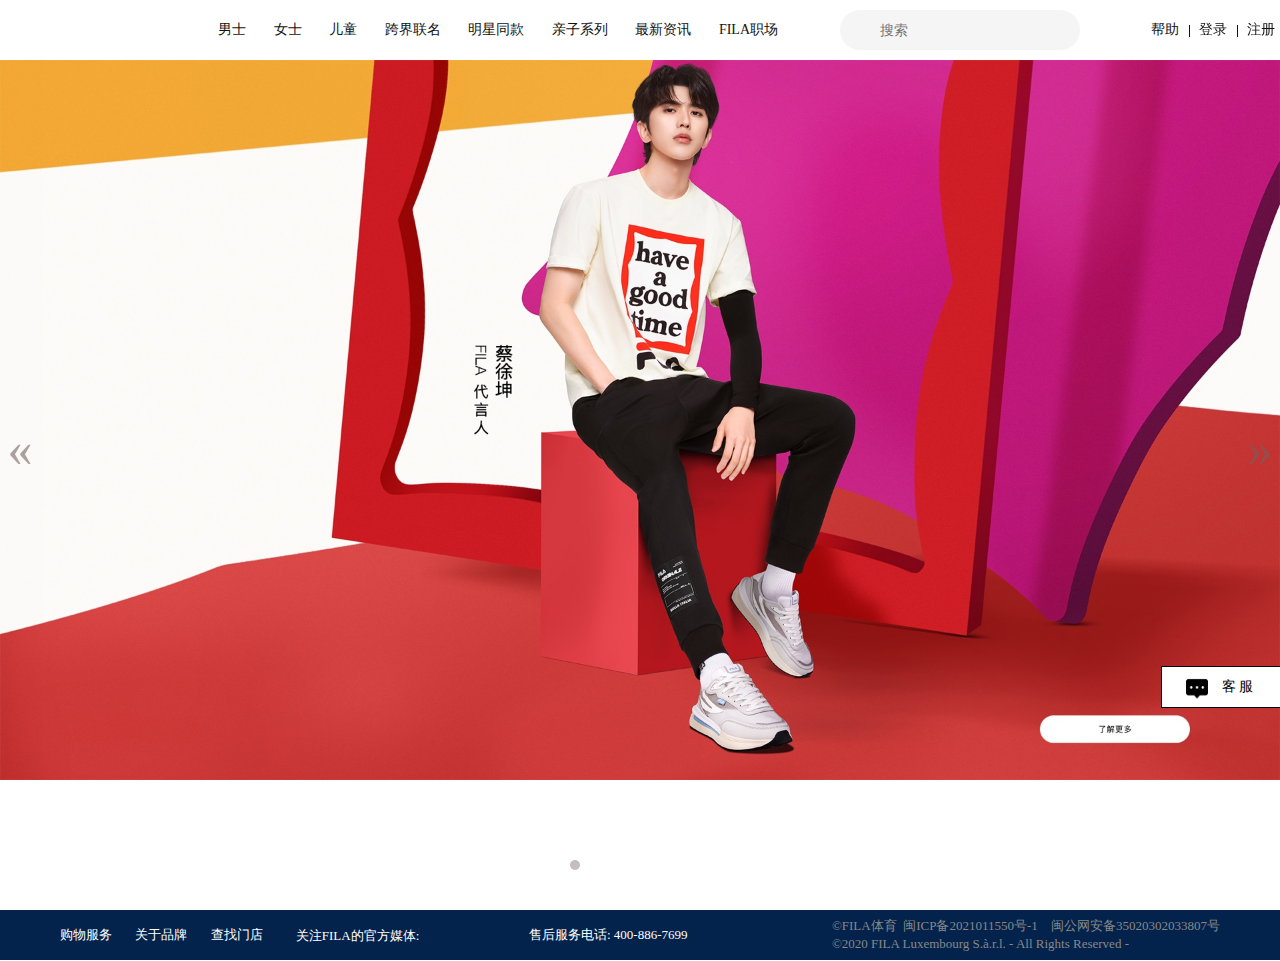
==== FILA/index.html @ fa4b0971 "第一次提交" ====
<!DOCTYPE html>
<html lang="en">

<head>
    <meta charset="UTF-8">
    <meta http-equiv="X-UA-Compatible" content="IE=edge">
    <meta name="viewport" content="width=device-width, initial-scale=1.0">
    <title>FILA | 斐乐官方网站(CN)</title>
    <link rel="icon" type="image/x-icon" href="https://www.fila.cn/favicon.ico">
    <link rel="stylesheet" href="./css/index.css">
</head>

<body>
    <header id="mall_header" class="header">
        <div class="header-mask"></div>
        <div class="header-inner J_header_box opacity">
            <a href="/" class="header-logo"></a>
            <ul class="header-nav cleafix">
                <li class="header-nav-item"><a href="javascript:;" target="_self" title="男士">男士</a>
                    <div class="sub-nav-panel">
                        <div class="sub-nav-list clearfix">
                            <ul class="sub-nav-item">
                                <li class="sub-nav-title"><a href="javascript:;" target="_self">新品发售</a> <i class="sub-nav-title-icon is-new"></i>
                                    <!---->
                                </li>
                                <li><a href="/list/p13" target="_blank">鞋履上新</a></li>
                                <li><a href="/list/p18" target="_blank">服装上新</a></li>
                                <li><a href="/list/p19" target="_blank">潮流新品</a></li>
                            </ul>
                            <ul class="sub-nav-item">
                                <li class="sub-nav-title"><a href="javascript:;" target="_self">热销推荐</a>
                                    <!----><i class="sub-nav-title-icon is-hot"></i></li>
                                <li><a href="/list/p21" target="_blank">服装人气热卖</a></li>
                                <li><a href="/list/p20" target="_blank">鞋履人气热卖</a></li>
                            </ul>
                            <ul class="sub-nav-item">
                                <li class="sub-nav-title"><a href="javascript:;" target="_self">场景选购</a>
                                    <!---->
                                    <!---->
                                </li>
                                <li><a href="/list/k1-j1_j4-d1809" target="_blank">健身</a></li>
                                <li><a href="/list/k1-j1-d1852" target="_blank">高尔夫</a></li>
                                <li><a href="/list/k1-j1-d1914" target="_blank">网球</a></li>
                                <li><a href="/list/k1_k19-j1_j4-d1800" target="_blank">商务</a></li>
                            </ul>
                            <ul class="sub-nav-item">
                                <li class="sub-nav-title"><a href="javascript:;" target="_self">服饰</a>
                                    <!---->
                                    <!---->
                                </li>
                                <li><a href="/list/k1_k19-j1_j4-e2" target="_blank">全部服饰</a></li>
                                <li><a href="/list/k1_k19-j1_j4-f181_f236" target="_blank">T恤/短袖</a></li>
                                <li><a href="/list/k1_k19-j1_j4-f503_f515" target="_blank">POLO衫</a></li>
                                <li><a href="/list/k1_k19-j1_j4-f93_f11" target="_blank">卫衣</a></li>
                                <li><a href="/list/k1_k19-j1_j4-f433_f228_f243_f145_f144" target="_blank">短裤</a></li>
                                <li><a href="/list/k1_k19-j1_j4-f12_f9_f598_f625" target="_blank">长裤</a></li>
                                <li><a href="/list/k1_k19-j1_j4-f278_f555_f550_f19_f594" target="_blank">外套</a></li>
                            </ul>
                            <ul class="sub-nav-item">
                                <li class="sub-nav-title"><a href="javascript:;" target="_self">鞋履</a>
                                    <!---->
                                    <!---->
                                </li>
                                <li><a href="/list/k1_k19-j1-e1" target="_blank">全部鞋履</a></li>
                                <li><a href="/list/k1_k19-j1-f214_f426_f445_f559_f558_f579" target="_blank">复古跑鞋</a></li>
                                <li><a href="/list/k1_k19-j1-f271_f583_f561" target="_blank">篮球鞋</a></li>
                                <li><a href="/list/k1_k19-j1-f427_f439_f613_f565_f560_607" target="_blank">休闲板鞋</a></li>
                                <li><a href="/list/k1_k19-j1-f339_f224_f608" target="_blank">健身鞋</a></li>
                                <li><a href="/list/k1_k19-j1-f187" target="_blank">跑步鞋</a></li>
                                <li><a href="/list/k1_k19-j1-f599_f618_f614_f630" target="_blank">凉鞋</a></li>
                            </ul>
                            <ul class="sub-nav-item">
                                <li class="sub-nav-title"><a href="javascript:;" target="_self">配件</a>
                                    <!---->
                                    <!---->
                                </li>
                                <li><a href="/list/k1_k19-j1_j4-e3" target="_blank">全部配件</a></li>
                                <li><a href="/list/k1_k19-j1_j4-e3-f540_f374_f368_f48_f246" target="_blank">帽饰</a></li>
                                <li><a href="/list/k1_k19-j1_j4-e3-f29_f171_f254_f256_f258_f375_f504" target="_blank">包类</a></li>
                                <li><a href="/list/k1_k19-j1_j4-e3-f52_f245_f326_f263_f367_f272_f259" target="_blank">袜装</a></li>
                                <li><a href="/list/k1_k19-j1_j4-e3-f221_f170" target="_blank">其他</a></li>
                            </ul>
                        </div>
                    </div>
                </li>
                <li class="header-nav-item"><a href="javascript:;" target="_self" title="女士">女士</a>
                    <div class="sub-nav-panel">
                        <div class="sub-nav-list clearfix">
                            <ul class="sub-nav-item">
                                <li class="sub-nav-title"><a href="javascript:;" target="_self">新品发售</a> <i class="sub-nav-title-icon is-new"></i>
                                    <!---->
                                </li>
                                <li><a href="/list/p22" target="_blank">鞋履上新</a></li>
                                <li><a href="/list/p23" target="_blank">服饰上新</a></li>
                                <li><a href="/list/p24" target="_blank">潮流新品</a></li>
                            </ul>
                            <ul class="sub-nav-item">
                                <li class="sub-nav-title"><a href="javascript:;" target="_self">热销推荐</a>
                                    <!----><i class="sub-nav-title-icon is-hot"></i></li>
                                <li><a href="/list/p25" target="_blank">服装人气热卖</a></li>
                                <li><a href="/list/p27" target="_blank">鞋履人气热卖</a></li>
                            </ul>
                            <ul class="sub-nav-item">
                                <li class="sub-nav-title"><a href="javascript:;" target="_self">场景选购</a>
                                    <!---->
                                    <!---->
                                </li>
                                <li><a href="/list/k1-j2_j4-d1809" target="_blank">健身</a></li>
                                <li><a href="/list/k1-j2-d1852" target="_blank">高尔夫</a></li>
                                <li><a href="/list/k1-j2_j4-d1914" target="_blank">网球</a></li>
                                <li><a href="/list/k1-j2_j4-d1800" target="_blank">商务</a></li>
                                <li><a href="/list/k1-j2_j4-d1808" target="_blank">瑜伽</a></li>
                            </ul>
                            <ul class="sub-nav-item">
                                <li class="sub-nav-title"><a href="javascript:;" target="_self">服饰</a>
                                    <!---->
                                    <!---->
                                </li>
                                <li><a href="/list/k1_k19-j2_j4-e2" target="_blank">全部服饰</a></li>
                                <li><a href="/list/k1_k19-j2_j4-f236_f181_f601" target="_blank">T恤/短袖</a></li>
                                <li><a href="/list/k1_k19-j2_j4-f515_f503_f587" target="_blank">POLO衫</a></li>
                                <li><a href="/list/k1_k19-j2_j4-f93_f11" target="_blank">卫衣</a></li>
                                <li><a href="/list/k1_k19-j2-f556_f190_f448_f522_f582_f147_f578_f584_f549_f602_f605_f576_f611_f623" target="_blank">裙装</a></li>
                                <li><a href="/list/k1_k19-j2_j4-f433_f12_f9_f228_f243_f145_f144" target="_blank">裤装</a></li>
                                <li><a href="/list/k1_k19-j2_j4-f278_f555_f550_f19_f594" target="_blank">外套</a></li>
                            </ul>
                            <ul class="sub-nav-item">
                                <li class="sub-nav-title"><a href="javascript:;" target="_self">鞋履</a>
                                    <!---->
                                    <!---->
                                </li>
                                <li><a href="/list/k1_k19-j2-e1" target="_blank">全部鞋履</a></li>
                                <li><a href="/list/k1_k19-j2-f214_f426_f445" target="_blank">复古跑鞋</a></li>
                                <li><a href="/list/k1_k19-j2-f271" target="_blank">篮球鞋</a></li>
                                <li><a href="/list/k1_k19-j2-f427_f439" target="_blank">休闲板鞋</a></li>
                                <li><a href="/list/k1_k19-j2-f339" target="_blank">健身鞋</a></li>
                                <li><a href="/list/k1_k19-j2-f187" target="_blank">跑步鞋</a></li>
                                <li><a href="/list/k1_k19-j2-f599_f618_f614_f630" target="_blank">凉鞋</a></li>
                            </ul>
                            <ul class="sub-nav-item">
                                <li class="sub-nav-title"><a href="javascript:;" target="_self">配件</a>
                                    <!---->
                                    <!---->
                                </li>
                                <li><a href="/list/k1_k19-j2_j4-e3" target="_blank">全部配件</a></li>
                                <li><a href="/list/k1_k19-j2_j4-e3-f540_f374_f368_f48_f246" target="_blank">帽饰</a></li>
                                <li><a href="/list/k1_k19-j2_j4-e3-f29_f171_f254_f256_f258_f375_f504" target="_blank">包类</a></li>
                                <li><a href="/list/k1_k19-j2_j4-e3-f52_f245_f326_f263_f367_f272_f259" target="_blank">袜装</a></li>
                                <li><a href="/list/k1_k19-j2_j4-e3-f16__f267_f541" target="_blank">其他</a></li>
                            </ul>
                        </div>
                    </div>
                </li>
                <li class="header-nav-item"><a href="javascript:;" target="_self" title="儿童">儿童</a>
                    <div class="sub-nav-panel">
                        <div class="sub-nav-list clearfix">
                            <ul class="sub-nav-item">
                                <li class="sub-nav-title"><a href="javascript:;" target="_self">新品发售</a> <i class="sub-nav-title-icon is-new"></i>
                                    <!---->
                                </li>
                                <li><a href="/list/p29" target="_blank">鞋履上新</a></li>
                                <li><a href="/list/p32" target="_blank">服饰上新</a></li>
                            </ul>
                            <ul class="sub-nav-item">
                                <li class="sub-nav-title"><a href="javascript:;" target="_self">热销推荐</a>
                                    <!----><i class="sub-nav-title-icon is-hot"></i></li>
                                <li><a href="/list/p41" target="_blank">服装人气热卖</a></li>
                                <li><a href="/list/p42" target="_blank">鞋履人气热卖</a></li>
                            </ul>
                            <ul class="sub-nav-item">
                                <li class="sub-nav-title"><a href="javascript:;" target="_self">场景选购</a>
                                    <!---->
                                    <!---->
                                </li>
                                <li><a href="/list/k20-e2?k=篮球" target="_blank">篮球</a></li>
                                <li><a href="/list/k20-e2?k=高尔夫" target="_blank">高尔夫</a></li>
                                <li><a href="/list/k20-e2?k=网球" target="_blank">网球</a></li>
                                <li><a href="/list/k20-e2?k=跑步" target="_blank">跑步</a></li>
                            </ul>
                            <ul class="sub-nav-item">
                                <li class="sub-nav-title"><a href="javascript:;" target="_self">服饰</a>
                                    <!---->
                                    <!---->
                                </li>
                                <li><a href="/list/k20-e2" target="_blank">全部服饰</a></li>
                                <li><a href="/list/k20-y8-e2" target="_blank">小童服</a></li>
                                <li><a href="/list/k20-y3-e2" target="_blank">中大童服</a></li>
                                <li><a href="/list/k20-f273_f189" target="_blank">T恤/短袖</a></li>
                                <li><a href="/list/k20-f448_f355_f544_f498_f595_f606_f617_f616_f602_f605_f634_f633" target="_blank">裙装</a></li>
                                <li><a href="/list/k20-f132_f221_f519_f9_f05_f243_f12_f355_f508_f148_f148_f228_f616_f371_f633_f144" target="_blank">裤装</a></li>
                                <li><a href="/list/k20-f90_f185_f275" target="_blank">外套</a></li>
                                <li><a href="/list/k20-f11_f93" target="_blank">毛衣/卫衣</a></li>
                            </ul>
                            <ul class="sub-nav-item">
                                <li class="sub-nav-title"><a href="javascript:;" target="_self">鞋履</a>
                                    <!---->
                                    <!---->
                                </li>
                                <li><a href="/list/k20-e1" target="_blank">全部鞋履</a></li>
                                <li><a href="/list/k20-y8-e1" target="_blank">小童鞋</a></li>
                                <li><a href="/list/k20-y3-e1" target="_blank">中大童鞋</a></li>
                                <li><a href="/list/k20-f423" target="_blank">复古跑鞋</a></li>
                                <li><a href="/list/k20-f511_f428" target="_blank">复古篮球鞋</a></li>
                                <li><a href="/list/k20-f454_f297_f388_f483_f498_f424" target="_blank">训练鞋</a></li>
                                <li><a href="/list/k20-e1-f599_f618_f614_f630" target="_blank">凉鞋</a></li>
                            </ul>
                            <ul class="sub-nav-item">
                                <li class="sub-nav-title"><a href="javascript:;" target="_self">配件</a>
                                    <!---->
                                    <!---->
                                </li>
                                <li><a href="/list/k20-e3" target="_blank">全部配件</a></li>
                                <li><a href="/list/k20-e3-f540_f374_f368_f48_f246" target="_blank">帽饰</a></li>
                                <li><a href="/list/k20-e3-f235_f29_f499_f256_f479_f480" target="_blank">包类</a></li>
                                <li><a href="/list/k20-e3-f52_f450_f432_f263_f245_f259" target="_blank">袜装</a></li>
                                <li><a href="/list/k20-e3-f221" target="_blank">其他</a></li>
                            </ul>
                        </div>
                    </div>
                </li>
                <li class="header-nav-item"><a href="/list/p1627" target="_blank" title="跨界联名">跨界联名</a>
                    <!---->
                </li>
                <li class="header-nav-item"><a href="/list/p1628" target="_blank" title="明星同款">明星同款</a>
                    <!---->
                </li>
                <li class="header-nav-item"><a href="/subject?id=1541" target="_blank" title="亲子系列">亲子系列</a>
                    <!---->
                </li>
                <li class="header-nav-item"><a href="/page/news" target="_blank" title="最新资讯">最新资讯</a>
                    <!---->
                </li>
                <li class="header-nav-item"><a href="/page/workplace" target="_blank" title="FILA职场">FILA职场</a>
                    <!---->
                </li>
            </ul>
            <div class="header-tool">
                <div class="header-tool-search">
                    <div class="search-input"><input id="key" type="text" autocomplete="off" placeholder="搜索"></div> <i class="icon icon-close"></i>
                    <div class="search-hot-panel">
                        <div class="search-hot-list">
                            <h6>热门搜索词</h6> <a href="javascript:;">猫爪鞋</a><a href="javascript:;">老爹鞋</a><a href="javascript:;">梵高</a><a href="javascript:;">have a good time</a></div>
                    </div>
                </div> <a href="/trade/cart" target="_blank" class="header-tool-cart"><i class="icon icon-cart"></i> <span id="cart-count" class="cart-count hide"></span></a>
                <ul class="header-tool-user clearfix">
                    <li class="user-help"><a href="/cms/help?id=20" target="_blank" title="帮助">帮助</a></li>
                    <li class="user-login"><a href="/fila/passport/login" target="_blank" title="登录">登录</a></li>
                    <li class="user-register"><a href="/fila/passport/reg" target="_blank" title="注册">注册</a></li>
                </ul>
            </div>
        </div>
    </header>
    <!-- <div class="main-container">
        <div class="img-list">
            <img src="./img/banner1.jpg" alt="" class="loading">
            <img src="./img/banner2.jpg" alt="" class="loading">
            <img src="./img/banner3.jpg" alt="" class="loading">
            <img src="./img/banner4.jpg" alt="" class="loading">
            <img src="./img/banner5.jpg" alt="" class="loading">
        </div>
    </div> -->
    <div id="div1">
        <ul class="img-list">
            <li class="ac">
                <a href="./detail.html" target="_blank"><img src="./img/banner1.jpg" /></a>
            </li>
            <li>
                <a href="./detail.html" target="_blank"><img src="./img/banner2.jpg" /></a>
            </li>
            <li>
                <a href="./detail.html" target="_blank"><img src="./img/banner3.jpg" /></a>
            </li>
            <li>
                <a href="./detail.html" target="_blank"><img src="./img/banner4.jpg" /></a>
            </li>
            <li>
                <a href="./detail.html" target="_blank"><img src="./img/banner5.jpg" /></a>
            </li>
        </ul>
        <ol class="img-icon">
            <li class="ac"></li>
            <li></li>
            <li></li>
            <li></li>
            <li></li>
        </ol>
        <a href="javascript:;" id="goPrev">&laquo;</a>
        <a href="javascript:;" id="goNext">&raquo;</a>
    </div>


    <footer id="mall_footer" class="footer clearfix J_minicart_close">
        <div class="ft-left fl">
            <ul class="link-list">
                <li><a href="/cms/help?id=20" target="_blank">购物服务</a></li>
                <li><a href="/cms/history.html" target="_blank">关于品牌</a></li>
                <li><a href="/cms/shop.html" target="_blank">查找门店</a></li>
            </ul>
            <div class="ft-follow"><span>关注FILA的官方媒体:</span>
                <a href="https://weibo.com/fila2010?refer_flag=1001030101_" target="_blank" class="ft-sina"></a>
                <a class="ft-weixin">
                    <div class="ft-weixin-tip"><img src="https://img01.fila.cn/theme_fl/images/filacn/qr-code.jpg"></div>
                </a>
            </div>
            <div class="ft-service"><span>售后服务电话: 400-886-7699</span></div>
            <div class="ft-service"></div>
        </div>
        <div class="ft-right fr" style="line-height: 18px; margin-top: 7px;"><span>©FILA体育&nbsp;
        <a target="_blank" href="https://beian.miit.gov.cn/" style="color: rgb(136, 136, 136);">闽ICP备2021011550号-1</a> <a target="_blank" href="http://www.beian.gov.cn/portal/registerSystemInfo?recordcode=35020302033807" style="color: rgb(136, 136, 136); margin-left: 10px;">闽公网安备35020302033807号</a></span>            <span>©2020 FILA Luxembourg S.à.r.l. - All Rights Reserved -</span></div>
    </footer>
    <div class="web-cover">
        <a class="cover-kefu" href="" title="在线客服">客服</a>
    </div>
    <script src="./js/index.js"></script>
</body>

</html>
---- FILA/css/index.css ----
@charset "utf-8";
body {
    font-weight: 400;
}

body img {
    width: 100%;
}

* {
    margin: 0;
    padding: 0;
}

li {
    list-style: none;
}

a {
    text-decoration: none;
}

img {
    display: block;
}

#div1 {
    margin-top: 60px;
    width: 100%;
    height: 850px;
    /* margin: 50px auto; */
    overflow: hidden;
    position: relative;
}

#div1 .img-list li {
    /* height: 800px; */
    opacity: 0;
    position: absolute;
    left: 0;
    top: 0;
    z-index: 0;
    transition: opacity 1.5s;
}

#div1 .img-list li.ac {
    z-index: 5;
    opacity: 1;
}

#div1 .img-icon {
    opacity: 0.7;
    position: absolute;
    right: 50%;
    top: 800px;
    z-index: 6;
}

#div1 .img-icon li {
    width: 10px;
    height: 10px;
    border-radius: 50%;
    background: rgba(255, 255, 255, 0.9);
    margin-left: 5px;
    float: left;
    line-height: 20px;
    text-align: center;
    cursor: pointer;
}

#div1 .img-icon li.ac {
    background: rgba(116, 95, 95, 0.586);
}

#div1>a {
    text-decoration: none;
    position: absolute;
    top: 45%;
    margin-top: -10px;
    height: 40px;
    line-height: 32px;
    text-align: center;
    width: 40px;
    font-size: 50px;
    vertical-align: middle;
    color: rgba(116, 95, 95, 0.586);
    z-index: 6;
}

#goPrev {
    left: 0;
}

#goNext {
    right: 0;
}

.main-container {
    /* width: 1000px; */
    width: 100%;
    height: 850px;
    position: relative;
    overflow: hidden;
    padding-top: 60px;
    background: #fff;
}

.main-container .img-list {
    display: flex;
    /* width: 100%; */
    height: 100%;
}

.main-container img {
    position: absolute;
    left: 0;
    /* width: 100%; */
}

.main-container ol {
    position: absolute;
    left: 45%;
    bottom: 20px;
    z-index: 6;
}

.main-container ol li {
    width: 20px;
    height: 20px;
    border-radius: 50%;
    background: #fff;
    margin-left: 5px;
    float: left;
    line-height: 20px;
    text-align: center;
    cursor: pointer;
}

.main-container ol li.ac {
    background: rgba(0, 0, 0, 0.407);
    color: #fff;
    font-size: 16px;
}

#goPrev {
    left: 0;
}

#goNext {
    right: 0;
}

.opacity-header-body .main-container {
    padding-top: 0;
}

.page-container {
    width: 100%;
}


/*header*/

.header {
    height: 60px;
    position: fixed;
    width: 100%;
    left: 0;
    top: 0;
    z-index: 999;
    overflow: initial;
    transition: all ease-in-out 0.3s;
    min-width: 1280px;
}

.header[v-clock] {
    display: block;
    visibility: hidden;
}

.header.scroll-up {
    transform: translateY(-60px);
}

.header-mask {
    position: fixed;
    z-index: 990;
    height: 0;
    width: 100%;
    left: 0;
    top: 0;
    background: transparent;
    opacity: 0;
    transition: opacity ease-in 0.2s;
}

.header-mask.active {
    height: 100%;
    opacity: 1;
    -webkit-backdrop-filter: blur(4px);
    backdrop-filter: blur(4px);
    background-color: hsla(0, 0%, 7%, 0.2);
    -webkit-backdrop-filter: blur(4px);
    backdrop-filter: blur(4px);
}

.header-inner {
    height: 60px;
    width: 100%;
    box-sizing: border-box;
    padding: 0 40px;
    font-size: 14px;
    color: #111;
    background: #fff;
    transition: all ease-in 0.2s;
    overflow: initial;
    display: -webkit-box;
    display: -ms-flexbox;
    display: -webkit-flex;
    display: flex;
    -webkit-box-align: center;
    -ms-flex-align: center;
    -webkit-align-items: center;
    align-items: center;
    -webkit-box-pack: center;
    -ms-flex-pack: center;
    -webkit-justify-content: center;
    justify-content: center;
    position: relative;
    z-index: 999;
}

.header-inner a {
    color: #111;
}

.header-logo {
    width: 60px;
    min-width: 60px;
    height: 60px;
    background-image: url(https://img01.fila.cn/theme_fl/images/logo/fila_blue_220321.png);
    background-size: 60px auto;
    background-position: left center;
    background-repeat: no-repeat;
    transition: all ease-in 0.2s;
    flex: 1;
}

.header-nav {
    height: 60px;
    padding: 0 50px;
    white-space: nowrap;
    transition: width ease-in 0.2s, margin ease-in 0.2s;
    flex: 1;
    text-align: center;
}

.header-nav-item {
    display: inline-block;
    vertical-align: middle;
    height: 60px;
    padding: 0 12px;
}

.header-nav-item>a {
    display: block;
    height: 60px;
    line-height: 60px;
    position: relative;
}

.header-nav-item.hover>a::after,
.header-nav-item:hover>a::after {
    content: "";
    position: absolute;
    bottom: 0;
    left: 5%;
    width: 90%;
    height: 2px;
    background: #000;
}

.sub-nav-panel {
    position: absolute;
    height: auto;
    background: #fff;
    background: rgba(255, 255, 255, 0.9);
    overflow-y: auto;
    text-align: center;
    padding: 30px;
    width: 100%;
    left: 0;
    right: 0;
    top: 60px;
    overflow-x: hidden;
    text-align: center;
    box-sizing: border-box;
    max-height: calc(100vh - 100px);
    white-space: nowrap;
    transition: transform 0.1s, opacity 0ms linear 0.1s, visibility 0ms linear 0.1s;
    transform-origin: top center;
    transform: scaleY(0);
    opacity: 0;
}

.open .sub-nav-panel {
    transform: scaleY(1);
    transition: none;
}

.header-nav-item:hover .sub-nav-panel,
.header-nav-item.hover .sub-nav-panel {
    z-index: 998;
    opacity: 1;
    transform: scaleY(1);
    visibility: visible;
    transition: transform 0.25s ease, opacity 0ms, visibility 0ms;
}

.sub-nav-list {
    display: inline-block;
    vertical-align: top;
}

.sub-nav-item {
    float: left;
    width: auto;
    text-align: left;
    line-height: 22px;
    margin: 0 40px;
    opacity: 0;
    transform: translateY(-10px);
    transition: transform 0.1s, opacity 0.1s;
    transition-delay: 0s;
}

.header-nav-item:hover .sub-nav-item,
.header-nav-item.hover .sub-nav-item {
    opacity: 1;
    transform: translateY(0);
    transition: transform 0.3s ease, opacity 0.2s linear;
    transition-delay: 0.2s;
}

.sub-nav-item .sub-nav-title {
    line-height: 30px;
}

.sub-nav-item .sub-nav-title i {
    display: inline-block;
    vertical-align: middle;
    height: 20px;
    width: 30px;
    background-repeat: no-repeat;
}

.sub-nav-item .sub-nav-title i.is-new {
    background-image: url(https://img01.fila.cn/theme_fl/images/icons/nav-icons.png?v1);
    background-position: 0 center;
    background-size: auto 16px;
}

.sub-nav-item .sub-nav-title i.is-hot {
    background-image: url(https://img01.fila.cn/theme_fl/images/icons/nav-icons.png?v1);
    background-position: -36px center;
    background-size: auto 12px;
}

.sub-nav-item>li>a {
    display: inline-block;
    vertical-align: middle;
    color: #757575 !important;
    font-size: 12px;
    transition: color 0.25s ease;
}

.sub-nav-item>li>a:hover {
    color: #111 !important;
}

.sub-nav-item>.sub-nav-title>a {
    font-size: 14px;
    color: #000 !important;
}

.header-tool {
    white-space: nowrap;
    flex: 1;
    text-align: right;
    min-width: 400px;
}

.header-tool-search,
.header-tool-cart,
.header-tool-user {
    display: inline-block;
    vertical-align: middle;
    height: 40px;
    transition: width ease-in 0.2s;
}

.search-input {
    display: inline-block;
    vertical-align: middle;
    height: 40px;
    width: 180px;
    border-radius: 20px;
    background: #f5f5f5;
    position: relative;
    padding: 0 20px 0 40px;
    transition: width ease-in 0.2s;
}

.search-input::after {
    content: "";
    height: 20px;
    width: 20px;
    position: absolute;
    left: 10px;
    top: 10px;
    background-repeat: no-repeat;
    background-image: url(https://img01.fila.cn/theme_fl/images/icons/header-icons.png);
    background-size: 100% auto;
    background-position: 0 0;
}

.search-input input {
    border: none;
    outline: none;
    background: transparent;
    display: block;
    height: 40px;
    line-height: 40px;
    width: 100%;
    font-size: 14px;
    color: #000;
}

.header-tool-search>.icon-close {
    display: none;
    height: 40px;
    width: 40px;
    line-height: 40px;
    text-align: center;
    color: #000;
    border-radius: 50%;
    vertical-align: middle;
    background-repeat: no-repeat;
    background-image: url(https://img01.fila.cn/theme_fl/images/icons/icon-search-close.png);
    background-size: 100%;
    background-position: center;
}

.search-hot-panel {
    position: absolute;
    height: auto;
    background: #fff;
    background: rgba(255, 255, 255, 0.9);
    overflow-y: auto;
    text-align: center;
    padding: 30px;
    width: 100%;
    left: 0;
    right: 0;
    top: 60px;
    overflow-x: hidden;
    text-align: center;
    box-sizing: border-box;
    max-height: calc(100vh - 100px);
    white-space: nowrap;
    transition: transform 0.1s, opacity 0ms linear 0.1s, visibility 0ms linear 0.1s;
    transform-origin: top center;
    transform: scaleY(0);
    opacity: 0;
}

.header-tool-search.focus .search-hot-panel {
    z-index: 998;
    opacity: 1;
    transform: scaleY(1);
    visibility: visible;
    transition: transform 0.25s ease, opacity 0ms, visibility 0ms;
}

.search-hot-list {
    display: inline-block;
    vertical-align: top;
    width: 500px;
    box-sizing: border-box;
    padding: 0 20px;
    text-align: left;
    opacity: 0;
    transform: translateY(-10px);
    transition: transform 0.1s, opacity 0.1s;
    transition-delay: 0s;
}

.header-tool-search.focus .search-hot-list {
    opacity: 1;
    transform: translateY(0);
    transition: transform 0.3s ease, opacity 0.2s linear;
    transition-delay: 0.2s;
}

.search-hot-list h6 {
    color: #757575;
    font-size: 12px;
    line-height: 20px;
}

.search-hot-list a {
    color: #111 !important;
    font-size: 14px;
    display: block;
    margin: 4px 0;
    line-height: 22px;
}

.header-tool-cart {
    line-height: 40px;
    margin: 10px 14px;
}

.header-tool-cart .icon-cart {
    display: inline-block;
    vertical-align: middle;
    width: 20px;
    height: 20px;
    background-repeat: no-repeat;
    background-image: url(https://img01.fila.cn/theme_fl/images/icons/header-icons.png);
    background-size: 100% auto;
    background-position: 0 -80px;
}

.header-tool-cart .cart-count {
    display: inline-block;
    vertical-align: middle;
    font-size: 13px;
    margin-left: 2px;
    color: #111;
}

.header-tool-user li {
    float: left;
    line-height: 24px;
    height: 24px;
    margin: 8px 0;
    padding: 0 10px;
    position: relative;
}

.header-tool-user li.user-user {
    max-width: 170px;
    overflow: hidden;
    text-overflow: ellipsis;
    white-space: nowrap;
}

.header-tool-user li::before {
    content: "";
    height: 12px;
    width: 1px;
    position: absolute;
    left: 0;
    top: 7px;
    background: #111;
}

.header-tool-user li:first-child::before {
    content: none;
}

.header-tool-user li:last-child {
    margin-right: 0;
}

.opacity-header-body .header-inner.opacity {
    color: #fff;
    background: transparent;
    background-image: linear-gradient(180deg, rgba(0, 0, 0, 0.5) 0%, rgba(0, 0, 0, 0) 100%);
}

.opacity-header-body .header-inner.opacity a {
    color: #fff;
}

.opacity-header-body .header-inner.opacity .header-logo {
    background-image: url(https://img01.fila.cn/theme_fl/images/logo/fila_white_220321.png);
}

.opacity-header-body .header-inner.opacity .search-input {
    background: rgba(245, 245, 245, 0.3);
}

.opacity-header-body .header-inner.opacity .search-input::after {
    background-position: 0 -40px;
}

.opacity-header-body .header-inner.opacity .search-input input {
    color: #fff;
}

.opacity-header-body .header-inner.opacity .header-tool-cart .icon-cart {
    background-position: 0 -120px;
}

.opacity-header-body .header-inner.opacity .header-tool-cart .cart-count {
    color: #fff;
}

.opacity-header-body .header-inner.opacity .header-tool-user li::before {
    background: #fff;
}

.header-inner.focus .header-logo {
    width: 60px;
}

.header-inner.focus .header-nav,
.header-inner.focus .header-tool-cart,
.header-inner.focus .header-tool-user {
    width: 0;
    padding: 0;
    flex: 0;
    overflow: hidden;
    transition: width ease-in 0.3s;
}

.header-inner.focus .search-input {
    width: 500px;
    position: absolute;
    left: 50%;
    margin-left: -250px;
    top: 10px;
}

.header-inner.focus .header-tool-search>.icon-close {
    display: inline-block;
    position: absolute;
    right: 100px;
    top: 10px;
}


/*footer*/

.footer {
    height: 50px;
    line-height: 50px;
    padding: 0 60px;
    background: #03234c;
    color: #fff;
    font-size: 13px;
    /* width: 100%; */
    display: flex;
    justify-content: space-between;
}

.footer a,
.footer a:hover {
    color: #fff;
}

.ft-left>ul,
.ft-left>div {
    display: inline-block;
    vertical-align: top;
}

.link-list li {
    display: inline-block;
    margin-right: 20px;
    line-height: 50px;
}

.ft-follow {
    height: 50px;
    margin: 0 10px;
}

.ft-follow a {
    display: inline-block;
    height: 30px;
    width: 30px;
    position: relative;
    cursor: pointer;
    top: 8px;
    margin: 0 5px;
    background: url(https://img01.fila.cn/theme_fl/images/icons/wechat-and-weibo.png) no-repeat;
    background-size: 100% auto;
    background-position: 0 -101px;
}

.ft-follow a:hover {
    background-position: 0 -65px;
}

.ft-follow a.ft-sina {
    background-position: 0 -29px;
}

.ft-follow a.ft-sina:hover {
    background-position: 0 6px;
}

.ft-follow a .ft-weixin-tip {
    position: absolute;
    display: none;
    left: -56px;
    top: -140px;
    width: 120px;
    height: 120px;
    padding: 7px;
    background: #fff;
    box-sizing: content-box;
    border: 1px solid #ccc;
    border-radius: 2px;
    z-index: 999;
}

.ft-follow a:hover .ft-weixin-tip {
    display: block;
}

.ft-follow a .ft-weixin-tip:before {
    content: "";
    border-right: 6px solid transparent;
    border-left: 6px solid transparent;
    border-top: 7px solid #ccc;
    position: absolute;
    width: 0;
    height: 0;
    bottom: -7px;
    left: 62px;
    -webkit-box-sizing: border-box;
    -moz-box-sizing: border-box;
    box-sizing: border-box;
}

.ft-service {
    margin-left: 10px;
}

.ft-right {
    color: #888;
    line-height: 18px;
    margin-top: 7px;
}

.ft-right span {
    display: block;
}

.web-covers {
    width: 120px;
    position: fixed;
    right: -1px;
    top: 74%;
    z-index: 99;
    background: #fff;
}

.web-covers .cover-kefu {
    border: 1px solid #000;
    border-right: 0;
    height: 40px;
    line-height: 40px;
    padding-left: 60px;
    letter-spacing: 3px;
    color: #000;
    font-size: 14px;
    display: block;
    background: url(https://img01.fila.cn/theme_fl/images/icons/common-pc.png) no-repeat;
    background-size: 22px auto;
    background-position: 24px -33px;
}

.web-cover {
    width: 120px;
    position: fixed;
    right: -1px;
    top: 74%;
    z-index: 99;
    background: #fff
}

.cover-kefu {
    border: 1px solid #000;
    border-right: 0;
    height: 40px;
    line-height: 40px;
    padding-left: 60px;
    letter-spacing: 3px;
    color: #000;
    font-size: 14px;
    display: block;
    background: url(../img/common-pc.png) 24px -33px no-repeat;
    background-size: 22px auto
}
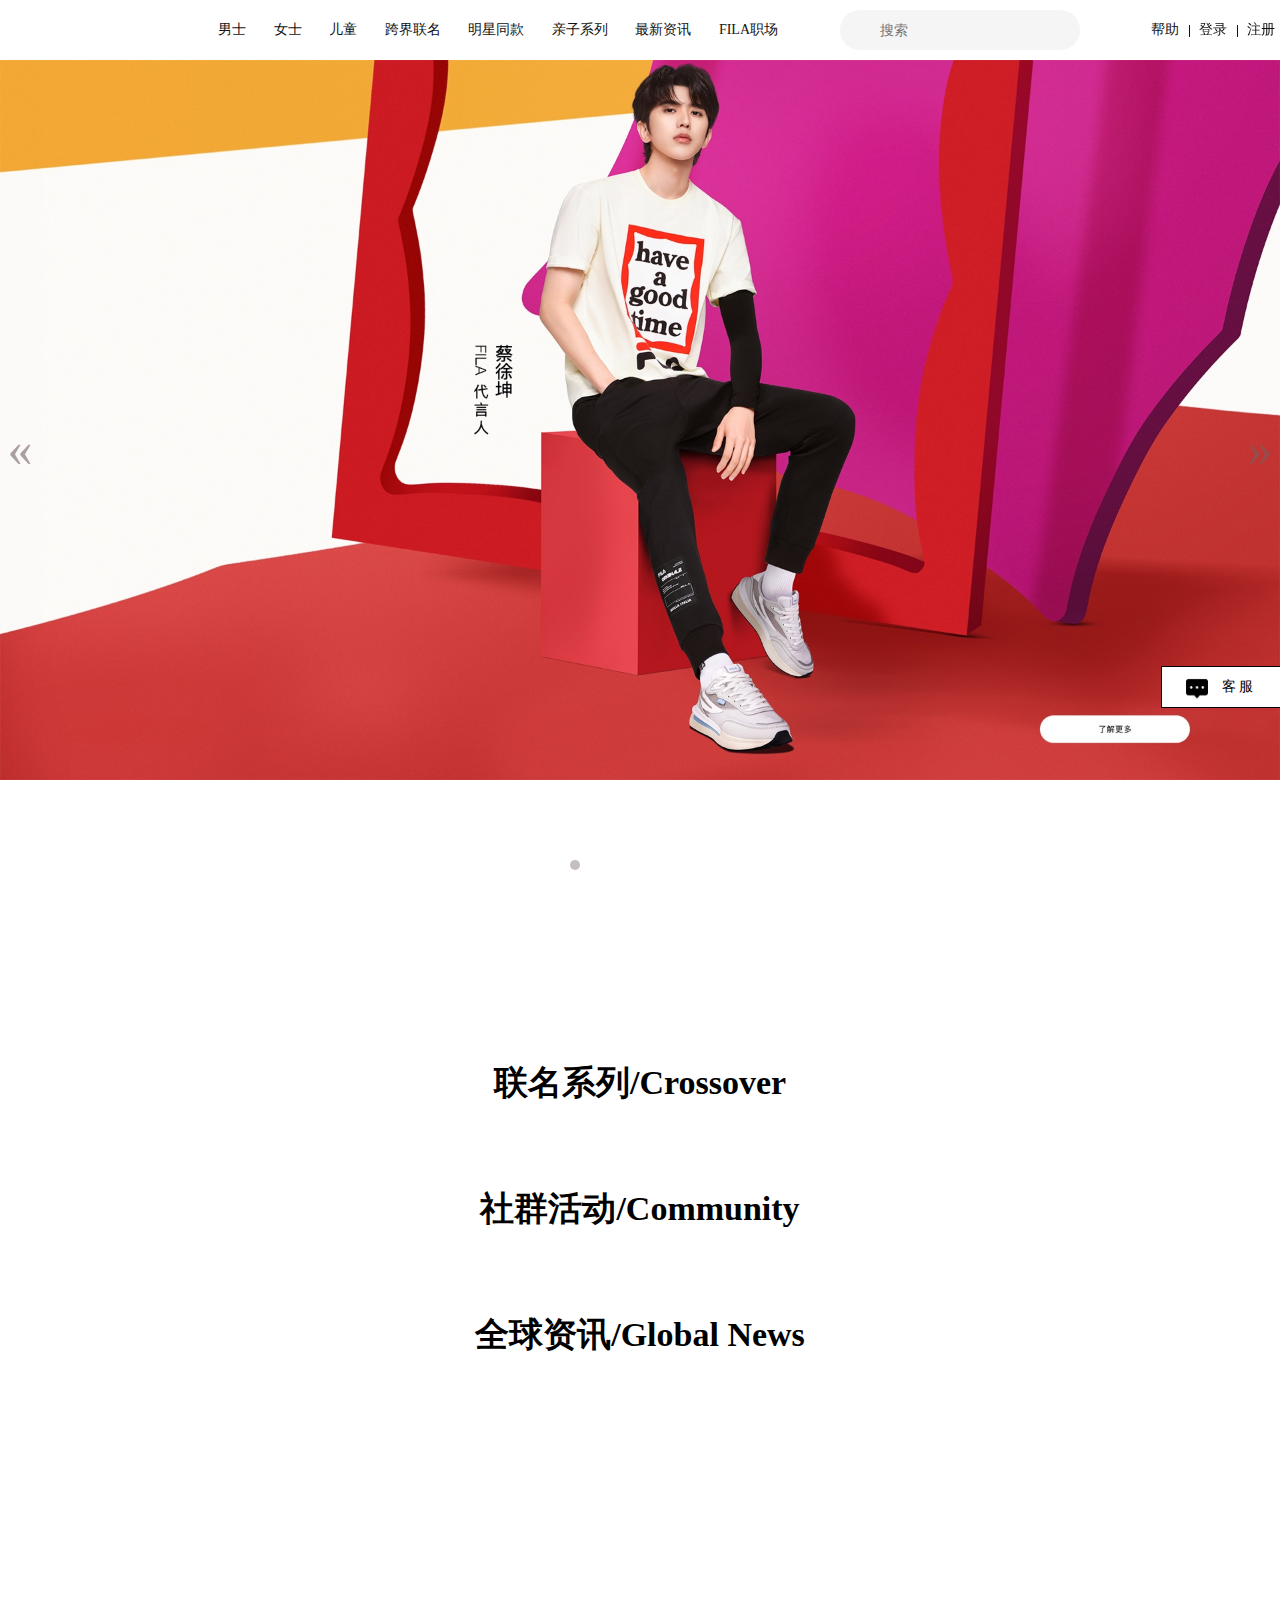
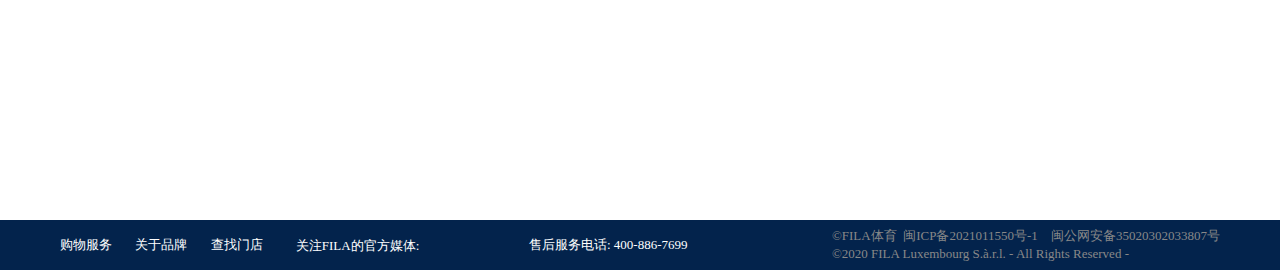
==== commit 0a6fae23: "5月30日修改" ====
--- a/FILA/index.html
+++ b/FILA/index.html
@@ -288,6 +288,15 @@
         <a href="javascript:;" id="goNext">&raquo;</a>
     </div>
 
+    <div class="main-container J_minicart_close">
+        <div class="page-container news-container w-full">
+            <div class="new-title" style="margin-top: 90px;">联名系列/Crossover</div>
+            <div class="new-title" style="margin-top: 35px;">社群活动/Community</div>
+            <div class="new-title" style="margin-top: 35px;">全球资讯/Global News </div>
+        </div>
+    </div>
+
+
 
     <footer id="mall_footer" class="footer clearfix J_minicart_close">
         <div class="ft-left fl">
--- a/FILA/css/index.css
+++ b/FILA/css/index.css
@@ -796,4 +796,155 @@
     display: block;
     background: url(../img/common-pc.png) 24px -33px no-repeat;
     background-size: 22px auto
+}
+
+.news-container {
+    padding: 0 10px;
+    padding-bottom: 60px;
+    margin: 0 auto;
+    width: 80%;
+}
+
+.swiper-slide {
+    text-align: center;
+    font-size: 18px;
+    background: #fff;
+    padding: 0 5px;
+}
+
+.new-title {
+    margin-top: 35px;
+    padding-bottom: 45px;
+    font-weight: 700;
+    font-size: 34px;
+    text-align: center;
+}
+
+.swiper-slide-wrap {
+    width: 100%;
+    padding: 15px;
+    transition: 0.4s;
+    transform: translateY(0px);
+}
+
+.swiper-slide-wrap>a {
+    display: block;
+}
+
+.banner-wrap-content:hover,
+.swiper-slide-wrap:hover {
+    transition: 0.4s;
+    cursor: pointer;
+    transform: translateY(-5px);
+    box-shadow: 0 0 10px 1px hsla(0, 0%, 61%, .4);
+}
+
+.swiper-slide-banner {
+    position: absolute;
+    top: 0;
+    left: 0;
+    width: 100%;
+}
+
+.swiper-slide-content {
+    margin-top: 12px;
+    font-size: 20px;
+    text-align: left;
+}
+
+.swiperContent {
+    position: relative;
+}
+
+.banner:after {
+    content: "";
+    display: block;
+    height: 0;
+    visibility: hidden;
+    clear: both;
+}
+
+.banner-wrap {
+    padding: 0 5px;
+    width: 33.33%;
+    float: left;
+    min-height: 220px;
+}
+
+.banner-wrap>a {
+    display: block;
+}
+
+.banner-wrap-content {
+    padding: 15px;
+    transition: 0.4s;
+    transform: translateY(0px);
+}
+
+.swiper-next-slide {
+    position: absolute;
+    top: 50%;
+    right: -5px;
+    width: 18px;
+    height: 44px;
+    margin-top: -40px;
+    z-index: 10;
+    cursor: pointer;
+    background: rgba(0, 0, 0, 0.15);
+}
+
+.swiper-next-slide:before {
+    position: absolute;
+    content: '';
+    height: 9px;
+    width: 9px;
+    border-left: 2px solid #fff;
+    border-bottom: 2px solid #fff;
+    transform: rotate(-135deg);
+    top: 14px;
+    left: 0;
+}
+
+.swiper-prev-slide {
+    position: absolute;
+    top: 50%;
+    left: -5px;
+    width: 18px;
+    height: 44px;
+    margin-top: -40px;
+    z-index: 10;
+    cursor: pointer;
+    background: rgba(0, 0, 0, 0.15);
+}
+
+.swiper-prev-slide::before {
+    position: absolute;
+    content: '';
+    height: 9px;
+    width: 9px;
+    border-left: 2px solid #fff;
+    border-bottom: 2px solid #fff;
+    transform: rotate(45deg);
+    top: 14px;
+    left: 7px;
+}
+
+.swiper-next-slide:hover,
+.swiper-prev-slide:hover {
+    background: rgba(0, 0, 0, 0.3);
+}
+
+.swiper-slide-wrap-block {
+    width: 100%;
+    padding-top: 75%;
+    position: relative;
+    overflow: hidden;
+}
+
+.ql-editor {
+    font-size: 16px;
+}
+
+.ql-editor em {
+    font-weight: bold;
 }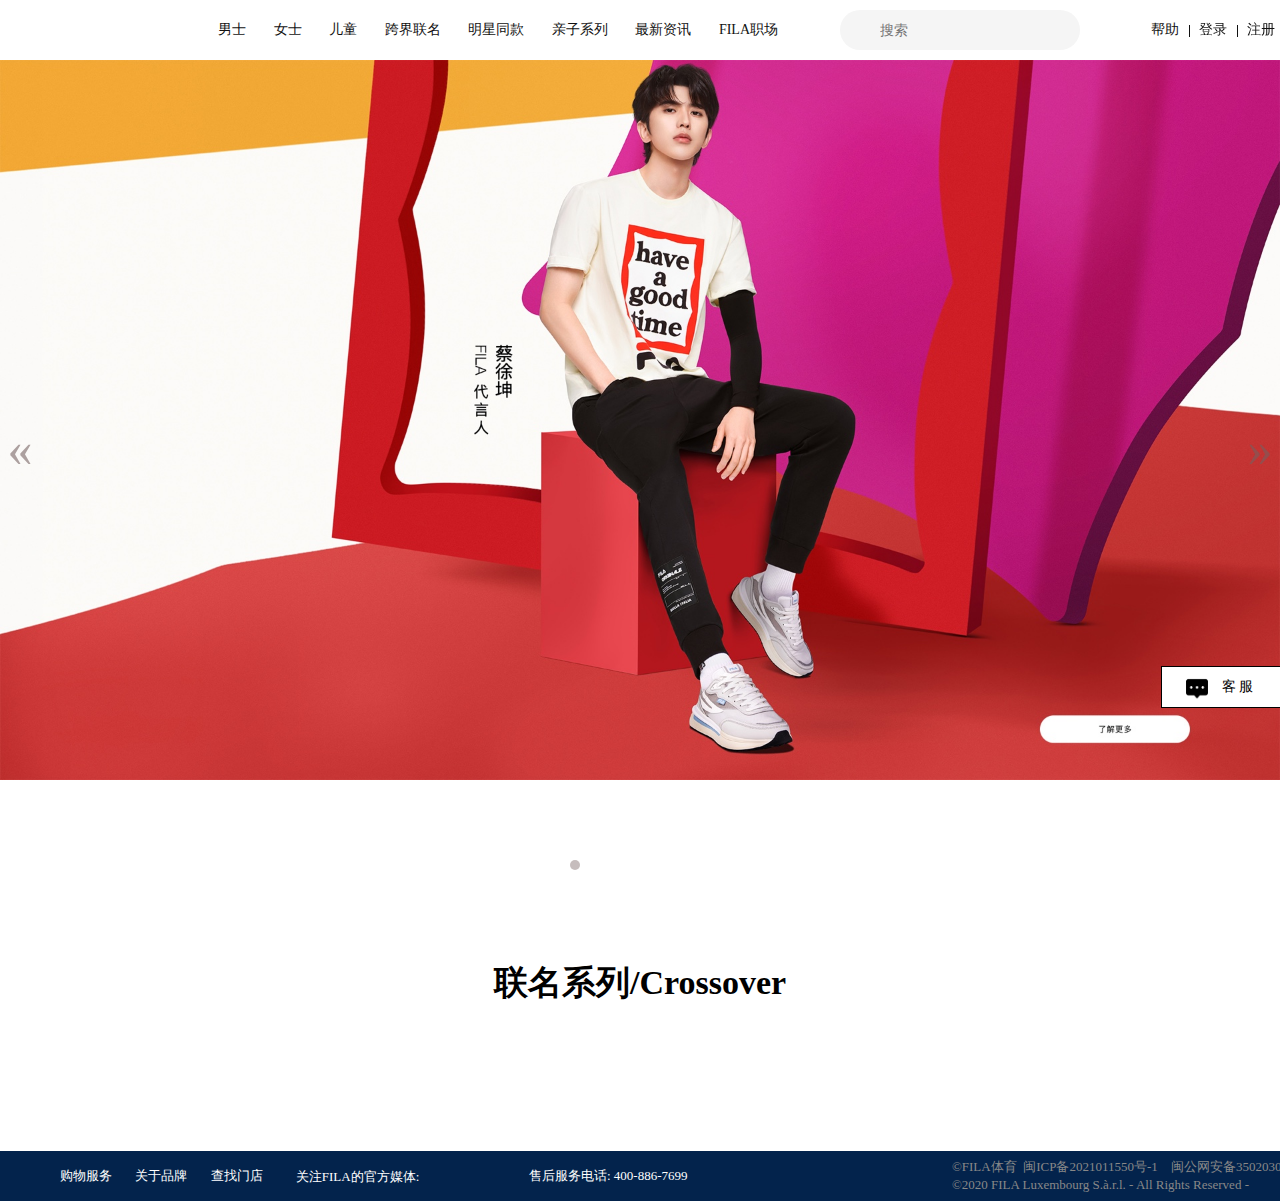
==== commit b50cfe1c: "5月31日图片懒加载和分页功能的实现" ====
--- a/FILA/index.html
+++ b/FILA/index.html
@@ -14,223 +14,223 @@
     <header id="mall_header" class="header">
         <div class="header-mask"></div>
         <div class="header-inner J_header_box opacity">
-            <a href="/" class="header-logo"></a>
+            <a href="./detail.html" class="header-logo"></a>
             <ul class="header-nav cleafix">
-                <li class="header-nav-item"><a href="javascript:;" target="_self" title="男士">男士</a>
+                <li class="header-nav-item"><a href="./detail.html" target="_self" title="男士">男士</a>
                     <div class="sub-nav-panel">
                         <div class="sub-nav-list clearfix">
                             <ul class="sub-nav-item">
-                                <li class="sub-nav-title"><a href="javascript:;" target="_self">新品发售</a> <i class="sub-nav-title-icon is-new"></i>
-                                    <!---->
-                                </li>
-                                <li><a href="/list/p13" target="_blank">鞋履上新</a></li>
-                                <li><a href="/list/p18" target="_blank">服装上新</a></li>
-                                <li><a href="/list/p19" target="_blank">潮流新品</a></li>
-                            </ul>
-                            <ul class="sub-nav-item">
-                                <li class="sub-nav-title"><a href="javascript:;" target="_self">热销推荐</a>
+                                <li class="sub-nav-title"><a href="./detail.html" target="_self">新品发售</a> <i class="sub-nav-title-icon is-new"></i>
+                                    <!---->
+                                </li>
+                                <li><a href="./detail.html" target="_blank">鞋履上新</a></li>
+                                <li><a href="./detail.html" target="_blank">服装上新</a></li>
+                                <li><a href="./detail.html" target="_blank">潮流新品</a></li>
+                            </ul>
+                            <ul class="sub-nav-item">
+                                <li class="sub-nav-title"><a href="./detail.html" target="_self">热销推荐</a>
                                     <!----><i class="sub-nav-title-icon is-hot"></i></li>
-                                <li><a href="/list/p21" target="_blank">服装人气热卖</a></li>
-                                <li><a href="/list/p20" target="_blank">鞋履人气热卖</a></li>
-                            </ul>
-                            <ul class="sub-nav-item">
-                                <li class="sub-nav-title"><a href="javascript:;" target="_self">场景选购</a>
-                                    <!---->
-                                    <!---->
-                                </li>
-                                <li><a href="/list/k1-j1_j4-d1809" target="_blank">健身</a></li>
-                                <li><a href="/list/k1-j1-d1852" target="_blank">高尔夫</a></li>
-                                <li><a href="/list/k1-j1-d1914" target="_blank">网球</a></li>
-                                <li><a href="/list/k1_k19-j1_j4-d1800" target="_blank">商务</a></li>
-                            </ul>
-                            <ul class="sub-nav-item">
-                                <li class="sub-nav-title"><a href="javascript:;" target="_self">服饰</a>
-                                    <!---->
-                                    <!---->
-                                </li>
-                                <li><a href="/list/k1_k19-j1_j4-e2" target="_blank">全部服饰</a></li>
-                                <li><a href="/list/k1_k19-j1_j4-f181_f236" target="_blank">T恤/短袖</a></li>
-                                <li><a href="/list/k1_k19-j1_j4-f503_f515" target="_blank">POLO衫</a></li>
-                                <li><a href="/list/k1_k19-j1_j4-f93_f11" target="_blank">卫衣</a></li>
-                                <li><a href="/list/k1_k19-j1_j4-f433_f228_f243_f145_f144" target="_blank">短裤</a></li>
-                                <li><a href="/list/k1_k19-j1_j4-f12_f9_f598_f625" target="_blank">长裤</a></li>
-                                <li><a href="/list/k1_k19-j1_j4-f278_f555_f550_f19_f594" target="_blank">外套</a></li>
-                            </ul>
-                            <ul class="sub-nav-item">
-                                <li class="sub-nav-title"><a href="javascript:;" target="_self">鞋履</a>
-                                    <!---->
-                                    <!---->
-                                </li>
-                                <li><a href="/list/k1_k19-j1-e1" target="_blank">全部鞋履</a></li>
-                                <li><a href="/list/k1_k19-j1-f214_f426_f445_f559_f558_f579" target="_blank">复古跑鞋</a></li>
-                                <li><a href="/list/k1_k19-j1-f271_f583_f561" target="_blank">篮球鞋</a></li>
-                                <li><a href="/list/k1_k19-j1-f427_f439_f613_f565_f560_607" target="_blank">休闲板鞋</a></li>
-                                <li><a href="/list/k1_k19-j1-f339_f224_f608" target="_blank">健身鞋</a></li>
-                                <li><a href="/list/k1_k19-j1-f187" target="_blank">跑步鞋</a></li>
-                                <li><a href="/list/k1_k19-j1-f599_f618_f614_f630" target="_blank">凉鞋</a></li>
-                            </ul>
-                            <ul class="sub-nav-item">
-                                <li class="sub-nav-title"><a href="javascript:;" target="_self">配件</a>
-                                    <!---->
-                                    <!---->
-                                </li>
-                                <li><a href="/list/k1_k19-j1_j4-e3" target="_blank">全部配件</a></li>
-                                <li><a href="/list/k1_k19-j1_j4-e3-f540_f374_f368_f48_f246" target="_blank">帽饰</a></li>
-                                <li><a href="/list/k1_k19-j1_j4-e3-f29_f171_f254_f256_f258_f375_f504" target="_blank">包类</a></li>
-                                <li><a href="/list/k1_k19-j1_j4-e3-f52_f245_f326_f263_f367_f272_f259" target="_blank">袜装</a></li>
-                                <li><a href="/list/k1_k19-j1_j4-e3-f221_f170" target="_blank">其他</a></li>
+                                <li><a href="./detail.html" target="_blank">服装人气热卖</a></li>
+                                <li><a href="./detail.html" target="_blank">鞋履人气热卖</a></li>
+                            </ul>
+                            <ul class="sub-nav-item">
+                                <li class="sub-nav-title"><a href="./detail.html" target="_self">场景选购</a>
+                                    <!---->
+                                    <!---->
+                                </li>
+                                <li><a href="./detail.html" target="_blank">健身</a></li>
+                                <li><a href="./detail.html" target="_blank">高尔夫</a></li>
+                                <li><a href="./detail.html" target="_blank">网球</a></li>
+                                <li><a href="./detail.html" target="_blank">商务</a></li>
+                            </ul>
+                            <ul class="sub-nav-item">
+                                <li class="sub-nav-title"><a href="./detail.html" target="_self">服饰</a>
+                                    <!---->
+                                    <!---->
+                                </li>
+                                <li><a href="./detail.html" target="_blank">全部服饰</a></li>
+                                <li><a href="./detail.html" target="_blank">T恤/短袖</a></li>
+                                <li><a href="./detail.html" target="_blank">POLO衫</a></li>
+                                <li><a href="./detail.html" target="_blank">卫衣</a></li>
+                                <li><a href="./detail.html" target="_blank">短裤</a></li>
+                                <li><a href="./detail.html" target="_blank">长裤</a></li>
+                                <li><a href="./detail.html" target="_blank">外套</a></li>
+                            </ul>
+                            <ul class="sub-nav-item">
+                                <li class="sub-nav-title"><a href="./detail.html" target="_self">鞋履</a>
+                                    <!---->
+                                    <!---->
+                                </li>
+                                <li><a href="./detail.html" target="_blank">全部鞋履</a></li>
+                                <li><a href="./detail.html" target="_blank">复古跑鞋</a></li>
+                                <li><a href="./detail.html" target="_blank">篮球鞋</a></li>
+                                <li><a href="./detail.html" target="_blank">休闲板鞋</a></li>
+                                <li><a href="./detail.html" target="_blank">健身鞋</a></li>
+                                <li><a href="./detail.html" target="_blank">跑步鞋</a></li>
+                                <li><a href="./detail.html" target="_blank">凉鞋</a></li>
+                            </ul>
+                            <ul class="sub-nav-item">
+                                <li class="sub-nav-title"><a href="./detail.html" target="_self">配件</a>
+                                    <!---->
+                                    <!---->
+                                </li>
+                                <li><a href="./detail.html" target="_blank">全部配件</a></li>
+                                <li><a href="./detail.html" target="_blank">帽饰</a></li>
+                                <li><a href="./detail.html" target="_blank">包类</a></li>
+                                <li><a href="./detail.html" target="_blank">袜装</a></li>
+                                <li><a href="./detail.html" target="_blank">其他</a></li>
                             </ul>
                         </div>
                     </div>
                 </li>
-                <li class="header-nav-item"><a href="javascript:;" target="_self" title="女士">女士</a>
+                <li class="header-nav-item"><a href="./detail.html" target="_self" title="女士">女士</a>
                     <div class="sub-nav-panel">
                         <div class="sub-nav-list clearfix">
                             <ul class="sub-nav-item">
-                                <li class="sub-nav-title"><a href="javascript:;" target="_self">新品发售</a> <i class="sub-nav-title-icon is-new"></i>
-                                    <!---->
-                                </li>
-                                <li><a href="/list/p22" target="_blank">鞋履上新</a></li>
-                                <li><a href="/list/p23" target="_blank">服饰上新</a></li>
-                                <li><a href="/list/p24" target="_blank">潮流新品</a></li>
-                            </ul>
-                            <ul class="sub-nav-item">
-                                <li class="sub-nav-title"><a href="javascript:;" target="_self">热销推荐</a>
+                                <li class="sub-nav-title"><a href="./detail.html" target="_self">新品发售</a> <i class="sub-nav-title-icon is-new"></i>
+                                    <!---->
+                                </li>
+                                <li><a href="./detail.html" target="_blank">鞋履上新</a></li>
+                                <li><a href="./detail.html" target="_blank">服饰上新</a></li>
+                                <li><a href="./detail.html" target="_blank">潮流新品</a></li>
+                            </ul>
+                            <ul class="sub-nav-item">
+                                <li class="sub-nav-title"><a href="./detail.html" target="_self">热销推荐</a>
                                     <!----><i class="sub-nav-title-icon is-hot"></i></li>
-                                <li><a href="/list/p25" target="_blank">服装人气热卖</a></li>
-                                <li><a href="/list/p27" target="_blank">鞋履人气热卖</a></li>
-                            </ul>
-                            <ul class="sub-nav-item">
-                                <li class="sub-nav-title"><a href="javascript:;" target="_self">场景选购</a>
-                                    <!---->
-                                    <!---->
-                                </li>
-                                <li><a href="/list/k1-j2_j4-d1809" target="_blank">健身</a></li>
-                                <li><a href="/list/k1-j2-d1852" target="_blank">高尔夫</a></li>
-                                <li><a href="/list/k1-j2_j4-d1914" target="_blank">网球</a></li>
-                                <li><a href="/list/k1-j2_j4-d1800" target="_blank">商务</a></li>
-                                <li><a href="/list/k1-j2_j4-d1808" target="_blank">瑜伽</a></li>
-                            </ul>
-                            <ul class="sub-nav-item">
-                                <li class="sub-nav-title"><a href="javascript:;" target="_self">服饰</a>
-                                    <!---->
-                                    <!---->
-                                </li>
-                                <li><a href="/list/k1_k19-j2_j4-e2" target="_blank">全部服饰</a></li>
-                                <li><a href="/list/k1_k19-j2_j4-f236_f181_f601" target="_blank">T恤/短袖</a></li>
-                                <li><a href="/list/k1_k19-j2_j4-f515_f503_f587" target="_blank">POLO衫</a></li>
-                                <li><a href="/list/k1_k19-j2_j4-f93_f11" target="_blank">卫衣</a></li>
-                                <li><a href="/list/k1_k19-j2-f556_f190_f448_f522_f582_f147_f578_f584_f549_f602_f605_f576_f611_f623" target="_blank">裙装</a></li>
-                                <li><a href="/list/k1_k19-j2_j4-f433_f12_f9_f228_f243_f145_f144" target="_blank">裤装</a></li>
-                                <li><a href="/list/k1_k19-j2_j4-f278_f555_f550_f19_f594" target="_blank">外套</a></li>
-                            </ul>
-                            <ul class="sub-nav-item">
-                                <li class="sub-nav-title"><a href="javascript:;" target="_self">鞋履</a>
-                                    <!---->
-                                    <!---->
-                                </li>
-                                <li><a href="/list/k1_k19-j2-e1" target="_blank">全部鞋履</a></li>
-                                <li><a href="/list/k1_k19-j2-f214_f426_f445" target="_blank">复古跑鞋</a></li>
-                                <li><a href="/list/k1_k19-j2-f271" target="_blank">篮球鞋</a></li>
-                                <li><a href="/list/k1_k19-j2-f427_f439" target="_blank">休闲板鞋</a></li>
-                                <li><a href="/list/k1_k19-j2-f339" target="_blank">健身鞋</a></li>
-                                <li><a href="/list/k1_k19-j2-f187" target="_blank">跑步鞋</a></li>
-                                <li><a href="/list/k1_k19-j2-f599_f618_f614_f630" target="_blank">凉鞋</a></li>
-                            </ul>
-                            <ul class="sub-nav-item">
-                                <li class="sub-nav-title"><a href="javascript:;" target="_self">配件</a>
-                                    <!---->
-                                    <!---->
-                                </li>
-                                <li><a href="/list/k1_k19-j2_j4-e3" target="_blank">全部配件</a></li>
-                                <li><a href="/list/k1_k19-j2_j4-e3-f540_f374_f368_f48_f246" target="_blank">帽饰</a></li>
-                                <li><a href="/list/k1_k19-j2_j4-e3-f29_f171_f254_f256_f258_f375_f504" target="_blank">包类</a></li>
-                                <li><a href="/list/k1_k19-j2_j4-e3-f52_f245_f326_f263_f367_f272_f259" target="_blank">袜装</a></li>
-                                <li><a href="/list/k1_k19-j2_j4-e3-f16__f267_f541" target="_blank">其他</a></li>
+                                <li><a href="./detail.html" target="_blank">服装人气热卖</a></li>
+                                <li><a href="./detail.html" target="_blank">鞋履人气热卖</a></li>
+                            </ul>
+                            <ul class="sub-nav-item">
+                                <li class="sub-nav-title"><a href="./detail.html" target="_self">场景选购</a>
+                                    <!---->
+                                    <!---->
+                                </li>
+                                <li><a href="./detail.html" target="_blank">健身</a></li>
+                                <li><a href="./detail.html" target="_blank">高尔夫</a></li>
+                                <li><a href="./detail.html" target="_blank">网球</a></li>
+                                <li><a href="./detail.html" target="_blank">商务</a></li>
+                                <li><a href="./detail.html" target="_blank">瑜伽</a></li>
+                            </ul>
+                            <ul class="sub-nav-item">
+                                <li class="sub-nav-title"><a href="./detail.html" target="_self">服饰</a>
+                                    <!---->
+                                    <!---->
+                                </li>
+                                <li><a href="./detail.html" target="_blank">全部服饰</a></li>
+                                <li><a href="./detail.html" target="_blank">T恤/短袖</a></li>
+                                <li><a href="./detail.html" target="_blank">POLO衫</a></li>
+                                <li><a href="./detail.html" target="_blank">卫衣</a></li>
+                                <li><a href="./detail.html" target="_blank">裙装</a></li>
+                                <li><a href="./detail.html" target="_blank">裤装</a></li>
+                                <li><a href="./detail.html" target="_blank">外套</a></li>
+                            </ul>
+                            <ul class="sub-nav-item">
+                                <li class="sub-nav-title"><a href="./detail.html" target="_self">鞋履</a>
+                                    <!---->
+                                    <!---->
+                                </li>
+                                <li><a href="./detail.html" target="_blank">全部鞋履</a></li>
+                                <li><a href="./detail.html" target="_blank">复古跑鞋</a></li>
+                                <li><a href="./detail.html" target="_blank">篮球鞋</a></li>
+                                <li><a href="./detail.html" target="_blank">休闲板鞋</a></li>
+                                <li><a href="./detail.html" target="_blank">健身鞋</a></li>
+                                <li><a href="./detail.html" target="_blank">跑步鞋</a></li>
+                                <li><a href="./detail.html" target="_blank">凉鞋</a></li>
+                            </ul>
+                            <ul class="sub-nav-item">
+                                <li class="sub-nav-title"><a href="./detail.html" target="_self">配件</a>
+                                    <!---->
+                                    <!---->
+                                </li>
+                                <li><a href="./detail.html" target="_blank">全部配件</a></li>
+                                <li><a href="./detail.html" target="_blank">帽饰</a></li>
+                                <li><a href="./detail.html" target="_blank">包类</a></li>
+                                <li><a href="./detail.html" target="_blank">袜装</a></li>
+                                <li><a href="./detail.html" target="_blank">其他</a></li>
                             </ul>
                         </div>
                     </div>
                 </li>
-                <li class="header-nav-item"><a href="javascript:;" target="_self" title="儿童">儿童</a>
+                <li class="header-nav-item"><a href="./detail.html" target="_self" title="儿童">儿童</a>
                     <div class="sub-nav-panel">
                         <div class="sub-nav-list clearfix">
                             <ul class="sub-nav-item">
-                                <li class="sub-nav-title"><a href="javascript:;" target="_self">新品发售</a> <i class="sub-nav-title-icon is-new"></i>
-                                    <!---->
-                                </li>
-                                <li><a href="/list/p29" target="_blank">鞋履上新</a></li>
-                                <li><a href="/list/p32" target="_blank">服饰上新</a></li>
-                            </ul>
-                            <ul class="sub-nav-item">
-                                <li class="sub-nav-title"><a href="javascript:;" target="_self">热销推荐</a>
+                                <li class="sub-nav-title"><a href="./detail.html" target="_self">新品发售</a> <i class="sub-nav-title-icon is-new"></i>
+                                    <!---->
+                                </li>
+                                <li><a href="./detail.html" target="_blank">鞋履上新</a></li>
+                                <li><a href="./detail.html" target="_blank">服饰上新</a></li>
+                            </ul>
+                            <ul class="sub-nav-item">
+                                <li class="sub-nav-title"><a href="./detail.html" target="_self">热销推荐</a>
                                     <!----><i class="sub-nav-title-icon is-hot"></i></li>
-                                <li><a href="/list/p41" target="_blank">服装人气热卖</a></li>
-                                <li><a href="/list/p42" target="_blank">鞋履人气热卖</a></li>
-                            </ul>
-                            <ul class="sub-nav-item">
-                                <li class="sub-nav-title"><a href="javascript:;" target="_self">场景选购</a>
-                                    <!---->
-                                    <!---->
-                                </li>
-                                <li><a href="/list/k20-e2?k=篮球" target="_blank">篮球</a></li>
-                                <li><a href="/list/k20-e2?k=高尔夫" target="_blank">高尔夫</a></li>
-                                <li><a href="/list/k20-e2?k=网球" target="_blank">网球</a></li>
-                                <li><a href="/list/k20-e2?k=跑步" target="_blank">跑步</a></li>
-                            </ul>
-                            <ul class="sub-nav-item">
-                                <li class="sub-nav-title"><a href="javascript:;" target="_self">服饰</a>
-                                    <!---->
-                                    <!---->
-                                </li>
-                                <li><a href="/list/k20-e2" target="_blank">全部服饰</a></li>
-                                <li><a href="/list/k20-y8-e2" target="_blank">小童服</a></li>
-                                <li><a href="/list/k20-y3-e2" target="_blank">中大童服</a></li>
-                                <li><a href="/list/k20-f273_f189" target="_blank">T恤/短袖</a></li>
-                                <li><a href="/list/k20-f448_f355_f544_f498_f595_f606_f617_f616_f602_f605_f634_f633" target="_blank">裙装</a></li>
-                                <li><a href="/list/k20-f132_f221_f519_f9_f05_f243_f12_f355_f508_f148_f148_f228_f616_f371_f633_f144" target="_blank">裤装</a></li>
-                                <li><a href="/list/k20-f90_f185_f275" target="_blank">外套</a></li>
-                                <li><a href="/list/k20-f11_f93" target="_blank">毛衣/卫衣</a></li>
-                            </ul>
-                            <ul class="sub-nav-item">
-                                <li class="sub-nav-title"><a href="javascript:;" target="_self">鞋履</a>
-                                    <!---->
-                                    <!---->
-                                </li>
-                                <li><a href="/list/k20-e1" target="_blank">全部鞋履</a></li>
-                                <li><a href="/list/k20-y8-e1" target="_blank">小童鞋</a></li>
-                                <li><a href="/list/k20-y3-e1" target="_blank">中大童鞋</a></li>
-                                <li><a href="/list/k20-f423" target="_blank">复古跑鞋</a></li>
-                                <li><a href="/list/k20-f511_f428" target="_blank">复古篮球鞋</a></li>
-                                <li><a href="/list/k20-f454_f297_f388_f483_f498_f424" target="_blank">训练鞋</a></li>
-                                <li><a href="/list/k20-e1-f599_f618_f614_f630" target="_blank">凉鞋</a></li>
-                            </ul>
-                            <ul class="sub-nav-item">
-                                <li class="sub-nav-title"><a href="javascript:;" target="_self">配件</a>
-                                    <!---->
-                                    <!---->
-                                </li>
-                                <li><a href="/list/k20-e3" target="_blank">全部配件</a></li>
-                                <li><a href="/list/k20-e3-f540_f374_f368_f48_f246" target="_blank">帽饰</a></li>
-                                <li><a href="/list/k20-e3-f235_f29_f499_f256_f479_f480" target="_blank">包类</a></li>
-                                <li><a href="/list/k20-e3-f52_f450_f432_f263_f245_f259" target="_blank">袜装</a></li>
-                                <li><a href="/list/k20-e3-f221" target="_blank">其他</a></li>
+                                <li><a href="./detail.html" target="_blank">服装人气热卖</a></li>
+                                <li><a href="./detail.html" target="_blank">鞋履人气热卖</a></li>
+                            </ul>
+                            <ul class="sub-nav-item">
+                                <li class="sub-nav-title"><a href="./detail.html" target="_self">场景选购</a>
+                                    <!---->
+                                    <!---->
+                                </li>
+                                <li><a href="./detail.html" target="_blank">篮球</a></li>
+                                <li><a href="./detail.html" target="_blank">高尔夫</a></li>
+                                <li><a href="./detail.html" target="_blank">网球</a></li>
+                                <li><a href="./detail.html" target="_blank">跑步</a></li>
+                            </ul>
+                            <ul class="sub-nav-item">
+                                <li class="sub-nav-title"><a href="./detail.html" target="_self">服饰</a>
+                                    <!---->
+                                    <!---->
+                                </li>
+                                <li><a href="./detail.html" target="_blank">全部服饰</a></li>
+                                <li><a href="./detail.html" target="_blank">小童服</a></li>
+                                <li><a href="./detail.html" target="_blank">中大童服</a></li>
+                                <li><a href="./detail.html" target="_blank">T恤/短袖</a></li>
+                                <li><a href="./detail.html" target="_blank">裙装</a></li>
+                                <li><a href="./detail.html" target="_blank">裤装</a></li>
+                                <li><a href="./detail.html" target="_blank">外套</a></li>
+                                <li><a href="./detail.html" target="_blank">毛衣/卫衣</a></li>
+                            </ul>
+                            <ul class="sub-nav-item">
+                                <li class="sub-nav-title"><a href="./detail.html" target="_self">鞋履</a>
+                                    <!---->
+                                    <!---->
+                                </li>
+                                <li><a href="./detail.html" target="_blank">全部鞋履</a></li>
+                                <li><a href="./detail.html" target="_blank">小童鞋</a></li>
+                                <li><a href="./detail.html" target="_blank">中大童鞋</a></li>
+                                <li><a href="./detail.html" target="_blank">复古跑鞋</a></li>
+                                <li><a href="./detail.html" target="_blank">复古篮球鞋</a></li>
+                                <li><a href="./detail.html" target="_blank">训练鞋</a></li>
+                                <li><a href="./detail.html" target="_blank">凉鞋</a></li>
+                            </ul>
+                            <ul class="sub-nav-item">
+                                <li class="sub-nav-title"><a href="./detail.html" target="_self">配件</a>
+                                    <!---->
+                                    <!---->
+                                </li>
+                                <li><a href="./detail.html" target="_blank">全部配件</a></li>
+                                <li><a href="./detail.html" target="_blank">帽饰</a></li>
+                                <li><a href="./detail.html" target="_blank">包类</a></li>
+                                <li><a href="./detail.html" target="_blank">袜装</a></li>
+                                <li><a href="./detail.html" target="_blank">其他</a></li>
                             </ul>
                         </div>
                     </div>
                 </li>
-                <li class="header-nav-item"><a href="/list/p1627" target="_blank" title="跨界联名">跨界联名</a>
+                <li class="header-nav-item"><a href="./detail.html" target="_blank" title="跨界联名">跨界联名</a>
                     <!---->
                 </li>
-                <li class="header-nav-item"><a href="/list/p1628" target="_blank" title="明星同款">明星同款</a>
+                <li class="header-nav-item"><a href="./detail.html" target="_blank" title="明星同款">明星同款</a>
                     <!---->
                 </li>
-                <li class="header-nav-item"><a href="/subject?id=1541" target="_blank" title="亲子系列">亲子系列</a>
+                <li class="header-nav-item"><a href="./detail.html" target="_blank" title="亲子系列">亲子系列</a>
                     <!---->
                 </li>
-                <li class="header-nav-item"><a href="/page/news" target="_blank" title="最新资讯">最新资讯</a>
+                <li class="header-nav-item"><a href="./detail.html" target="_blank" title="最新资讯">最新资讯</a>
                     <!---->
                 </li>
-                <li class="header-nav-item"><a href="/page/workplace" target="_blank" title="FILA职场">FILA职场</a>
+                <li class="header-nav-item"><a href="./detail.html" target="_blank" title="FILA职场">FILA职场</a>
                     <!---->
                 </li>
             </ul>
@@ -239,13 +239,13 @@
                     <div class="search-input"><input id="key" type="text" autocomplete="off" placeholder="搜索"></div> <i class="icon icon-close"></i>
                     <div class="search-hot-panel">
                         <div class="search-hot-list">
-                            <h6>热门搜索词</h6> <a href="javascript:;">猫爪鞋</a><a href="javascript:;">老爹鞋</a><a href="javascript:;">梵高</a><a href="javascript:;">have a good time</a></div>
+                            <h6>热门搜索词</h6> <a href="./detail.html">猫爪鞋</a><a href="./detail.html">老爹鞋</a><a href="./detail.html">梵高</a><a href="./detail.html">have a good time</a></div>
                     </div>
-                </div> <a href="/trade/cart" target="_blank" class="header-tool-cart"><i class="icon icon-cart"></i> <span id="cart-count" class="cart-count hide"></span></a>
+                </div> <a href="./detail.html" target="_blank" class="header-tool-cart"><i class="icon icon-cart"></i> <span id="cart-count" class="cart-count hide"></span></a>
                 <ul class="header-tool-user clearfix">
-                    <li class="user-help"><a href="/cms/help?id=20" target="_blank" title="帮助">帮助</a></li>
-                    <li class="user-login"><a href="/fila/passport/login" target="_blank" title="登录">登录</a></li>
-                    <li class="user-register"><a href="/fila/passport/reg" target="_blank" title="注册">注册</a></li>
+                    <li class="user-help"><a href="./detail.html" target="_blank" title="帮助">帮助</a></li>
+                    <li class="user-login"><a href="./login.html" target="_blank" title="登录">登录</a></li>
+                    <li class="user-register"><a href="./detail.html" target="_blank" title="注册">注册</a></li>
                 </ul>
             </div>
         </div>
@@ -288,11 +288,25 @@
         <a href="javascript:;" id="goNext">&raquo;</a>
     </div>
 
-    <div class="main-container J_minicart_close">
+    <div class="imglist">
         <div class="page-container news-container w-full">
-            <div class="new-title" style="margin-top: 90px;">联名系列/Crossover</div>
-            <div class="new-title" style="margin-top: 35px;">社群活动/Community</div>
-            <div class="new-title" style="margin-top: 35px;">全球资讯/Global News </div>
+            <div class="new-title" style="margin-top: 50px;">
+                <h4>联名系列/Crossover</h4>
+                <ul class="imgul">
+                    <!-- <li>
+                        <img src="img/1.jpg">
+                        <p>李占怡李占怡</p>
+                    </li>
+                    <li>
+                        <img src="img/1.jpg">
+                        <p>李占怡李占怡</p>
+                    </li>
+                    <li>
+                        <img src="img/1.jpg">
+                        <p>李占怡李占怡</p>
+                    </li> -->
+                </ul>
+            </div>
         </div>
     </div>
 
@@ -320,7 +334,111 @@
     <div class="web-cover">
         <a class="cover-kefu" href="" title="在线客服">客服</a>
     </div>
+    <div class="gotop">
+        <p>
+            回到顶部
+        </p>
+    </div>
     <script src="./js/index.js"></script>
+    <script src="./js/index-list.js"></script>
+    <script>
+        // 首页图片的懒加载
+
+        var listBox = document.querySelector('.imgul');
+        // console.log(listBox);
+        // console.log(list);
+        // console.log(list.length);
+        //  基础页面渲染
+        var current = 1;
+        var pagesize = 3;
+        // 总页数
+
+        var total = Math.ceil(list.length / pagesize);
+        console.log(total);
+
+
+        window.addEventListener('scroll', lazyLoader)
+
+        function lazyLoader() {
+            // 判断什么情况不加载，当前页数大于等于总页数
+            if (current >= total) return
+
+            // 判断没有达到指定位置的时候，不加载
+            // 可视区的高度
+            var window_height = document.documentElement.clientHeight;
+            // console.log(window_height);
+
+            // 滚动条距离顶部的高度
+            var scroll_top = document.documentElement.scrollTop;
+            // console.log(scroll_top);
+
+            // var ul_top = listBox.offsetTop;
+            // console.log(ul_top);
+            var ul_height = listBox.offsetHeight;
+            // console.log(ul_height);
+
+            // 使用锁
+            var lock = false;
+            // 可视区的高度+滚动条的高度>实际内容的高度
+            // 刷新数据
+            // console.log(window_height + scroll_top);
+            if ((window_height + scroll_top) > (1035 + ul_height)) {
+
+                // 需要使用节流阀
+                console.log('aaaaaa');
+                // 如果是锁住的状态，就结束代码执行
+                if (lock) return;
+                // 将锁的状态设置成true 
+
+                lock = true;
+                // 设置延时器，1s后锁的状态为false
+                setTimeout(() => {
+                    lock = false;
+                }, 2000);
+                // 执行函数
+                bindHtml(++current);
+            }
+        }
+
+        // console.log(list);
+
+        function bindHtml(current = 1) {
+            console.log(111);
+            var bindList = list.slice((current - 1) * pagesize, current * pagesize);
+            let html;
+            // reduce 累加
+            listBox.innerHTML += bindList.reduce(function(prev, item) {
+                return prev + `<li>
+                          <img src="${item.pic}">
+                          <p>${item.name}</p>
+                          </li>`
+            }, '')
+            let top = document.querySelector('.gotop')
+            console.log(top);
+            top.style.opacity = '1';
+            top.onclick = function() {
+                // window.scrollTo({
+                //     top: 0,
+                //     behavior: 'sommth',
+                // })
+                times = setInterval(function() {
+
+                    // 获取滚动条的实时高度
+                    var top = document.documentElement.scrollTop;
+
+                    // 判断高度是否为0
+                    if (top <= 0) {
+                        // 如果为0，清除定时器
+                        clearInterval(times)
+                    } else {
+                        // 如果不为0，则将滚动条的高度每次减去20
+                        document.documentElement.scrollTop = top - 100;
+                    }
+                }, 30)
+            }
+
+        }
+    </script>
 </body>
 
 </html>--- a/FILA/css/index.css
+++ b/FILA/css/index.css
@@ -645,13 +645,15 @@
 /*footer*/
 
 .footer {
+    /* position: fixed;
+    bottom: 0px; */
     height: 50px;
     line-height: 50px;
     padding: 0 60px;
     background: #03234c;
     color: #fff;
     font-size: 13px;
-    /* width: 100%; */
+    width: 100%;
     display: flex;
     justify-content: space-between;
 }
@@ -947,4 +949,56 @@
 
 .ql-editor em {
     font-weight: bold;
+}
+
+.imgul {
+    margin-top: 30px;
+    display: flex;
+    flex-wrap: wrap;
+    justify-content: space-around;
+}
+
+.new-title>h4 {
+    margin-bottom: 40px;
+}
+
+.imgul li {
+    cursor: pointer;
+    margin-bottom: 50px;
+    /* width: 500px; */
+    height: 330px;
+}
+
+.imgul li:hover {
+    transform: translateY(-5px);
+    z-index: 100;
+    height: 310px;
+    box-shadow: 0 0 10px 1px rgb(156 156 156/40%)
+}
+
+.imglist img {
+    width: 380px;
+    height: 250px;
+}
+
+.imgul li p {
+    font-size: 20px;
+    line-height: 40px;
+}
+
+.gotop {
+    cursor: pointer;
+    transform: linear, 2s;
+    position: fixed;
+    right: 0px;
+    bottom: 100px;
+    opacity: 0;
+    width: 118px;
+    height: 40px;
+    line-height: 40px;
+    color: black;
+    text-align: center;
+    border: 1px solid black;
+    border-right: 0;
+    background-color: white;
 }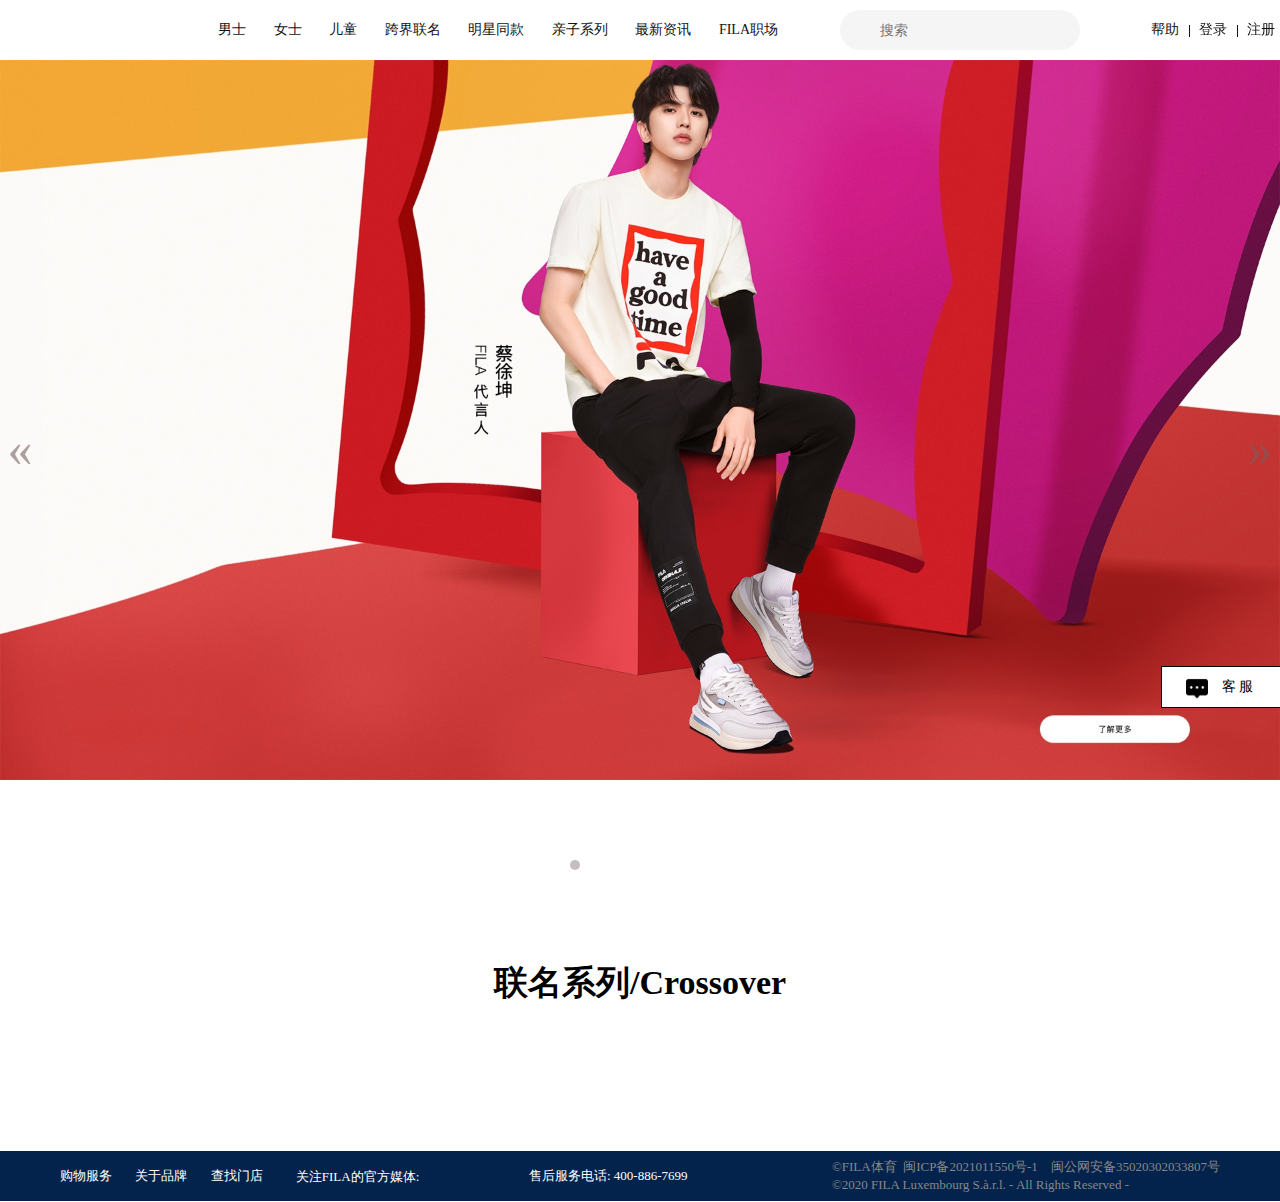
==== commit 2ce0b559: "6.1登录注册的实现" ====
--- a/FILA/index.html
+++ b/FILA/index.html
@@ -245,7 +245,7 @@
                 <ul class="header-tool-user clearfix">
                     <li class="user-help"><a href="./detail.html" target="_blank" title="帮助">帮助</a></li>
                     <li class="user-login"><a href="./login.html" target="_blank" title="登录">登录</a></li>
-                    <li class="user-register"><a href="./detail.html" target="_blank" title="注册">注册</a></li>
+                    <li class="user-register"><a href="./register.html" target="_blank" title="注册">注册</a></li>
                 </ul>
             </div>
         </div>
@@ -354,8 +354,7 @@
         // 总页数
 
         var total = Math.ceil(list.length / pagesize);
-        console.log(total);
-
+        // console.log(total);
 
         window.addEventListener('scroll', lazyLoader)
 
@@ -385,7 +384,6 @@
             if ((window_height + scroll_top) > (1035 + ul_height)) {
 
                 // 需要使用节流阀
-                console.log('aaaaaa');
                 // 如果是锁住的状态，就结束代码执行
                 if (lock) return;
                 // 将锁的状态设置成true 
@@ -403,7 +401,7 @@
         // console.log(list);
 
         function bindHtml(current = 1) {
-            console.log(111);
+            // console.log(111);
             var bindList = list.slice((current - 1) * pagesize, current * pagesize);
             let html;
             // reduce 累加
@@ -414,7 +412,7 @@
                           </li>`
             }, '')
             let top = document.querySelector('.gotop')
-            console.log(top);
+                // console.log(top);
             top.style.opacity = '1';
             top.onclick = function() {
                 // window.scrollTo({
--- a/FILA/css/index.css
+++ b/FILA/css/index.css
@@ -650,6 +650,7 @@
     height: 50px;
     line-height: 50px;
     padding: 0 60px;
+    box-sizing: border-box;
     background: #03234c;
     color: #fff;
     font-size: 13px;
